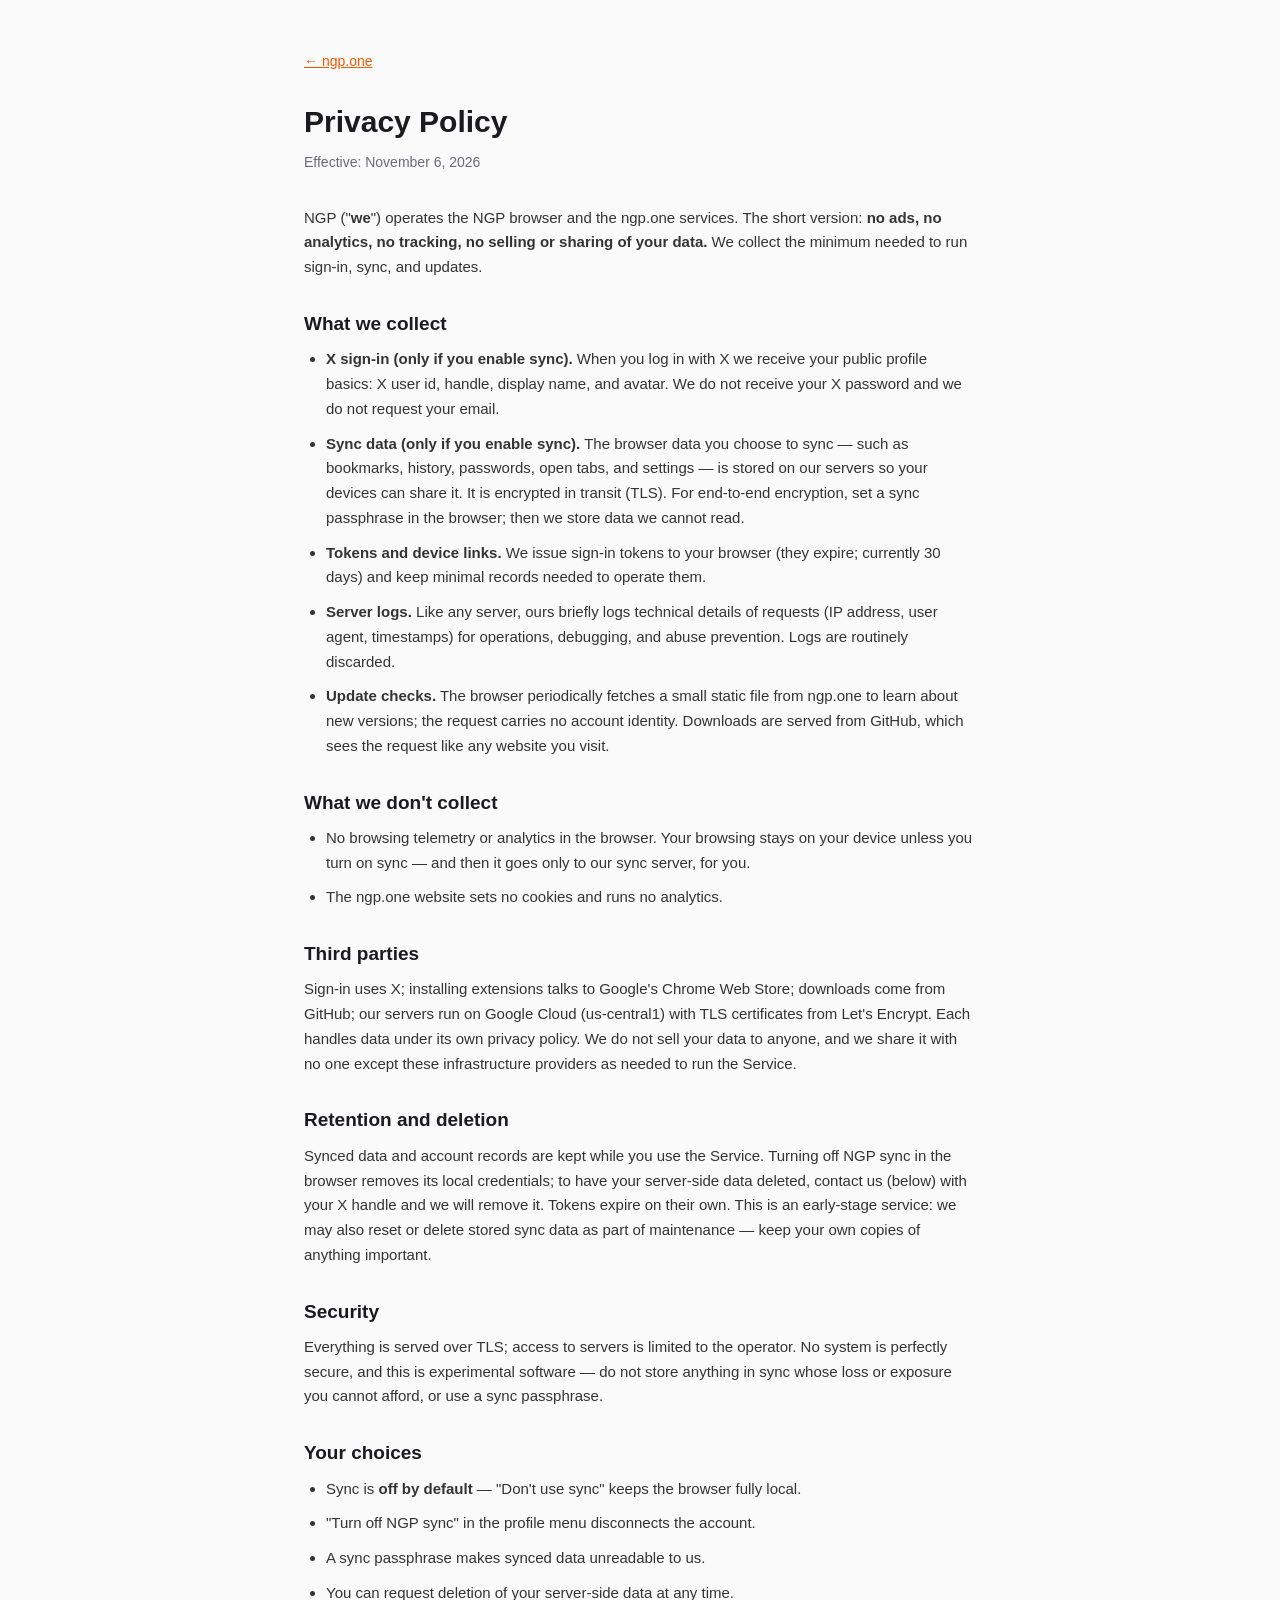
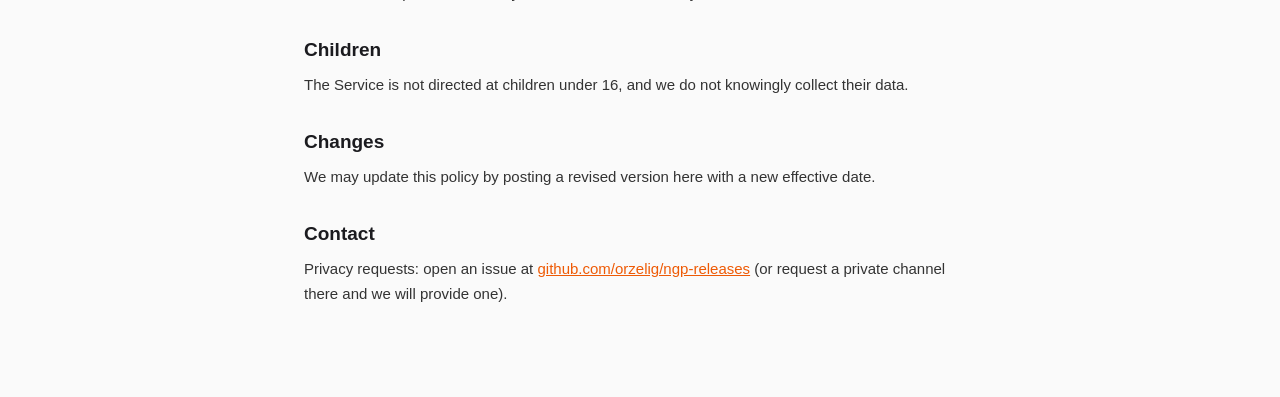
==== site/privacy.html @ 995b51eb "Terms + privacy policy pages; block crawling (robots.txt, meta, X-Robots-Tag on all three hosts). Co" ====
<!DOCTYPE html>
<html lang="en">
<head>
<meta charset="utf-8">
<meta name="viewport" content="width=device-width, initial-scale=1">
<meta name="robots" content="noindex, nofollow, noarchive">
<title>NGP — Privacy Policy</title>
<style>
  :root { --orange:#EE5A05; --ink:#1b1b1f; --mut:#6b6b74; --bg:#fafafa; }
  * { margin:0; padding:0; box-sizing:border-box; }
  body { font-family:-apple-system,BlinkMacSystemFont,"Segoe UI",Helvetica,Arial,sans-serif;
         background:var(--bg); color:var(--ink); line-height:1.65; }
  main { max-width:720px; margin:0 auto; padding:48px 24px 80px; }
  h1 { font-size:30px; margin-bottom:4px; }
  .date { color:var(--mut); font-size:14px; margin-bottom:32px; }
  h2 { font-size:19px; margin:28px 0 8px; }
  p, li { font-size:15px; color:#333; margin-bottom:10px; }
  ul { padding-left:22px; margin-bottom:10px; }
  a { color:var(--orange); }
  .top { font-size:14px; margin-bottom:24px; display:inline-block; }
  @media (prefers-color-scheme: dark) {
    :root { --ink:#ececf0; --mut:#9a9aa4; --bg:#131316; }
    p, li { color:#c9c9d1; }
  }
</style>
</head>
<body>
<main>
<a class="top" href="/">← ngp.one</a>
<h1>Privacy Policy</h1>
<p class="date">Effective: November 6, 2026</p>

<p>NGP ("<strong>we</strong>") operates the NGP browser and the ngp.one services. The short
version: <strong>no ads, no analytics, no tracking, no selling or sharing of your data.</strong>
We collect the minimum needed to run sign-in, sync, and updates.</p>

<h2>What we collect</h2>
<ul>
<li><strong>X sign-in (only if you enable sync).</strong> When you log in with X we receive your
public profile basics: X user id, handle, display name, and avatar. We do not
receive your X password and we do not request your email.</li>
<li><strong>Sync data (only if you enable sync).</strong> The browser data you choose to sync —
such as bookmarks, history, passwords, open tabs, and settings — is stored on our
servers so your devices can share it. It is encrypted in transit (TLS). For
end-to-end encryption, set a sync passphrase in the browser; then we store data we
cannot read.</li>
<li><strong>Tokens and device links.</strong> We issue sign-in tokens to your browser (they
expire; currently 30 days) and keep minimal records needed to operate them.</li>
<li><strong>Server logs.</strong> Like any server, ours briefly logs technical details of requests
(IP address, user agent, timestamps) for operations, debugging, and abuse
prevention. Logs are routinely discarded.</li>
<li><strong>Update checks.</strong> The browser periodically fetches a small static file from
ngp.one to learn about new versions; the request carries no account identity.
Downloads are served from GitHub, which sees the request like any website you
visit.</li>
</ul>

<h2>What we don't collect</h2>
<ul>
<li>No browsing telemetry or analytics in the browser. Your browsing stays on your
device unless you turn on sync — and then it goes only to our sync server, for you.</li>
<li>The ngp.one website sets no cookies and runs no analytics.</li>
</ul>

<h2>Third parties</h2>
<p>Sign-in uses X; installing extensions talks to Google's Chrome Web Store;
downloads come from GitHub; our servers run on Google Cloud (us-central1) with TLS
certificates from Let's Encrypt. Each handles data under its own privacy policy. We
do not sell your data to anyone, and we share it with no one except these
infrastructure providers as needed to run the Service.</p>

<h2>Retention and deletion</h2>
<p>Synced data and account records are kept while you use the Service. Turning off
NGP sync in the browser removes its local credentials; to have your server-side
data deleted, contact us (below) with your X handle and we will remove it. Tokens
expire on their own. This is an early-stage service: we may also reset or delete
stored sync data as part of maintenance — keep your own copies of anything
important.</p>

<h2>Security</h2>
<p>Everything is served over TLS; access to servers is limited to the operator. No
system is perfectly secure, and this is experimental software — do not store
anything in sync whose loss or exposure you cannot afford, or use a sync
passphrase.</p>

<h2>Your choices</h2>
<ul>
<li>Sync is <strong>off by default</strong> — "Don't use sync" keeps the browser fully local.</li>
<li>"Turn off NGP sync" in the profile menu disconnects the account.</li>
<li>A sync passphrase makes synced data unreadable to us.</li>
<li>You can request deletion of your server-side data at any time.</li>
</ul>

<h2>Children</h2>
<p>The Service is not directed at children under 16, and we do not knowingly collect
their data.</p>

<h2>Changes</h2>
<p>We may update this policy by posting a revised version here with a new effective
date.</p>

<h2>Contact</h2>
<p>Privacy requests: open an issue at
<a href="https://github.com/orzelig/ngp-releases/issues">github.com/orzelig/ngp-releases</a>
(or request a private channel there and we will provide one).</p>
</main>
</body>
</html>
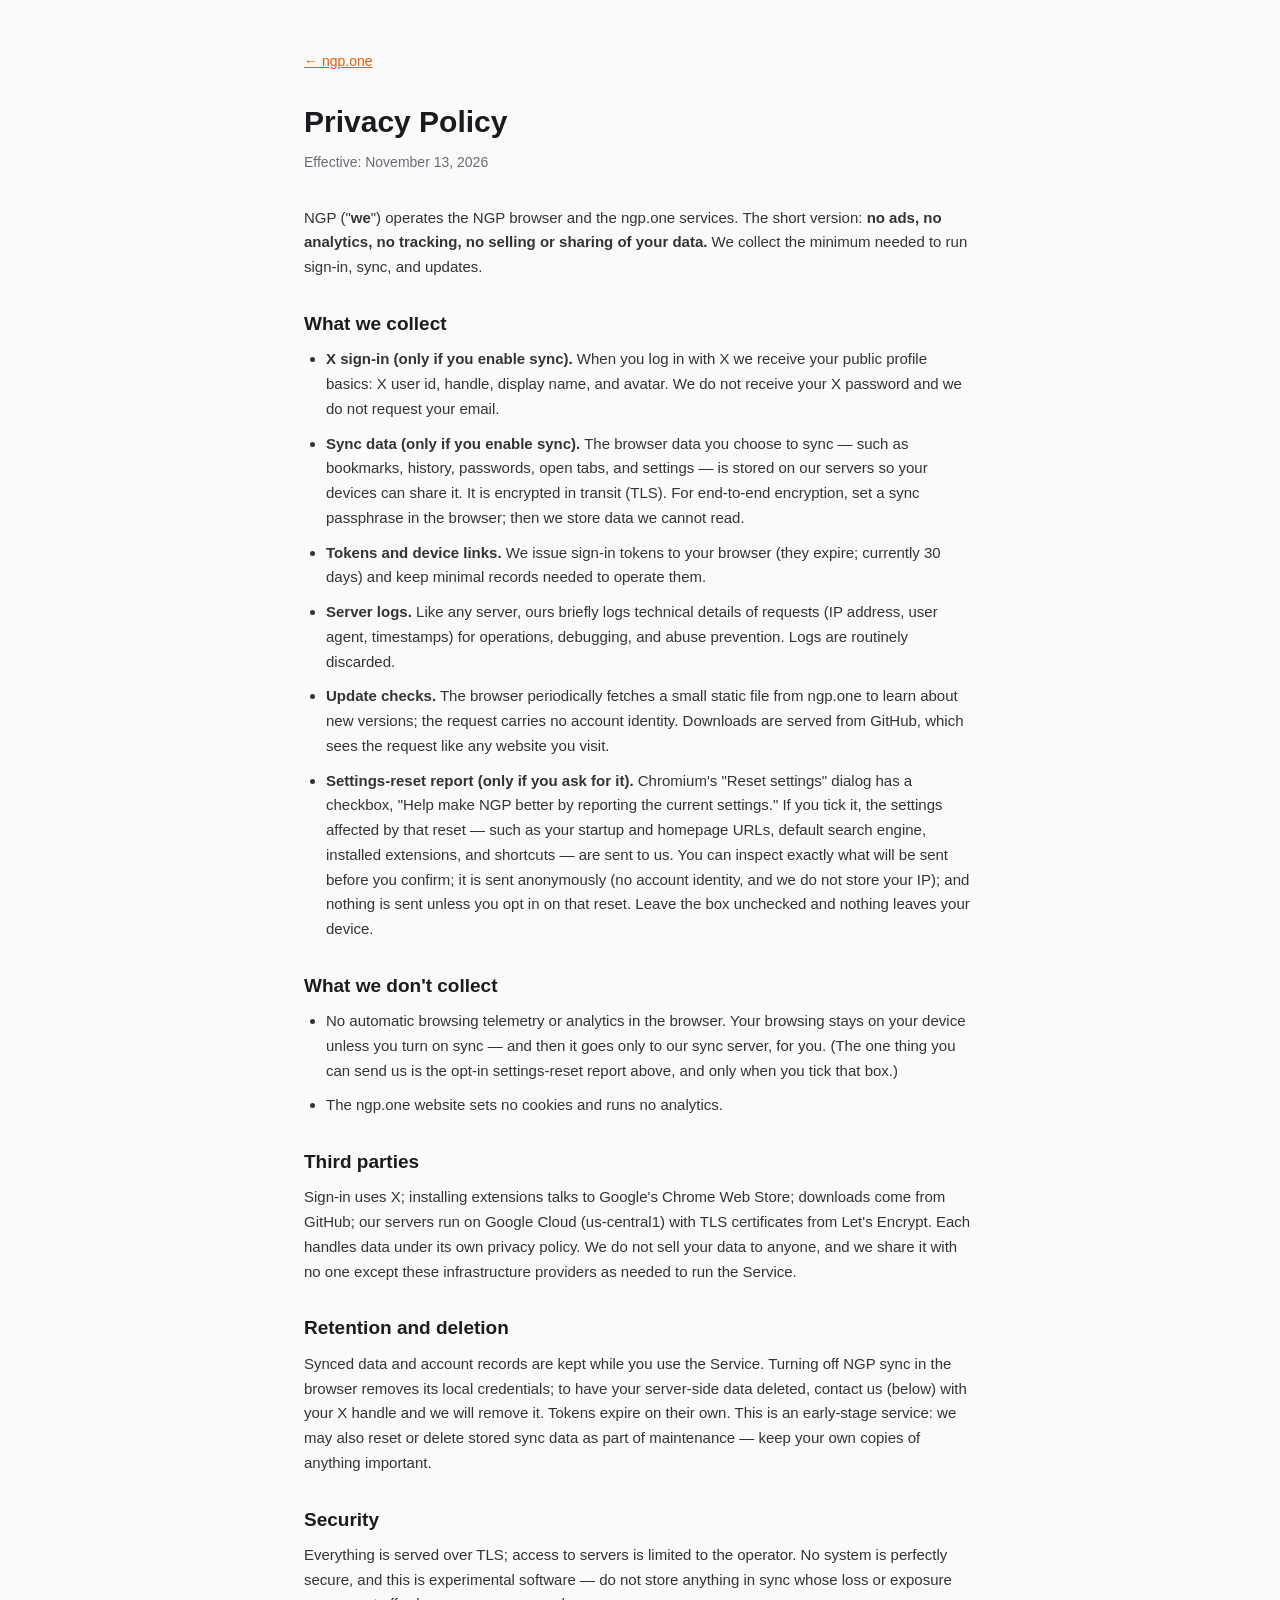
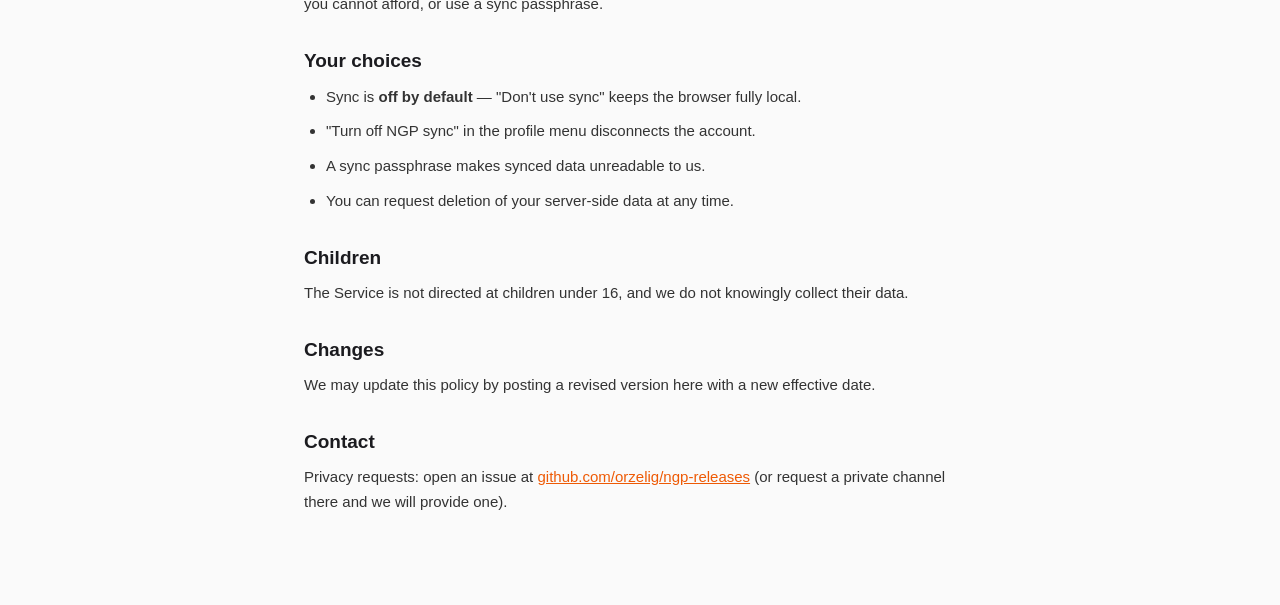
==== commit 76295f06: "identity: hardened anonymous telemetry endpoint for settings-reset reports Point the browser's reset" ====
--- a/site/privacy.html
+++ b/site/privacy.html
@@ -5,6 +5,9 @@
 <meta name="viewport" content="width=device-width, initial-scale=1">
 <meta name="robots" content="noindex, nofollow, noarchive">
 <title>NGP — Privacy Policy</title>
+<link rel="icon" type="image/svg+xml" href="/favicon.svg">
+<link rel="icon" href="/favicon.ico" sizes="any">
+<link rel="apple-touch-icon" href="/apple-touch-icon.png">
 <style>
   :root { --orange:#EE5A05; --ink:#1b1b1f; --mut:#6b6b74; --bg:#fafafa; }
   * { margin:0; padding:0; box-sizing:border-box; }
@@ -28,7 +31,7 @@
 <main>
 <a class="top" href="/">← ngp.one</a>
 <h1>Privacy Policy</h1>
-<p class="date">Effective: November 6, 2026</p>
+<p class="date">Effective: November 13, 2026</p>
 
 <p>NGP ("<strong>we</strong>") operates the NGP browser and the ngp.one services. The short
 version: <strong>no ads, no analytics, no tracking, no selling or sharing of your data.</strong>
@@ -53,12 +56,22 @@
 ngp.one to learn about new versions; the request carries no account identity.
 Downloads are served from GitHub, which sees the request like any website you
 visit.</li>
+<li><strong>Settings-reset report (only if you ask for it).</strong> Chromium's "Reset
+settings" dialog has a checkbox, "Help make NGP better by reporting the current
+settings." If you tick it, the settings affected by that reset — such as your
+startup and homepage URLs, default search engine, installed extensions, and
+shortcuts — are sent to us. You can inspect exactly what will be sent before you
+confirm; it is sent anonymously (no account identity, and we do not store your IP);
+and nothing is sent unless you opt in on that reset. Leave the box unchecked and
+nothing leaves your device.</li>
 </ul>
 
 <h2>What we don't collect</h2>
 <ul>
-<li>No browsing telemetry or analytics in the browser. Your browsing stays on your
-device unless you turn on sync — and then it goes only to our sync server, for you.</li>
+<li>No automatic browsing telemetry or analytics in the browser. Your browsing stays
+on your device unless you turn on sync — and then it goes only to our sync server,
+for you. (The one thing you can send us is the opt-in settings-reset report above,
+and only when you tick that box.)</li>
 <li>The ngp.one website sets no cookies and runs no analytics.</li>
 </ul>
 
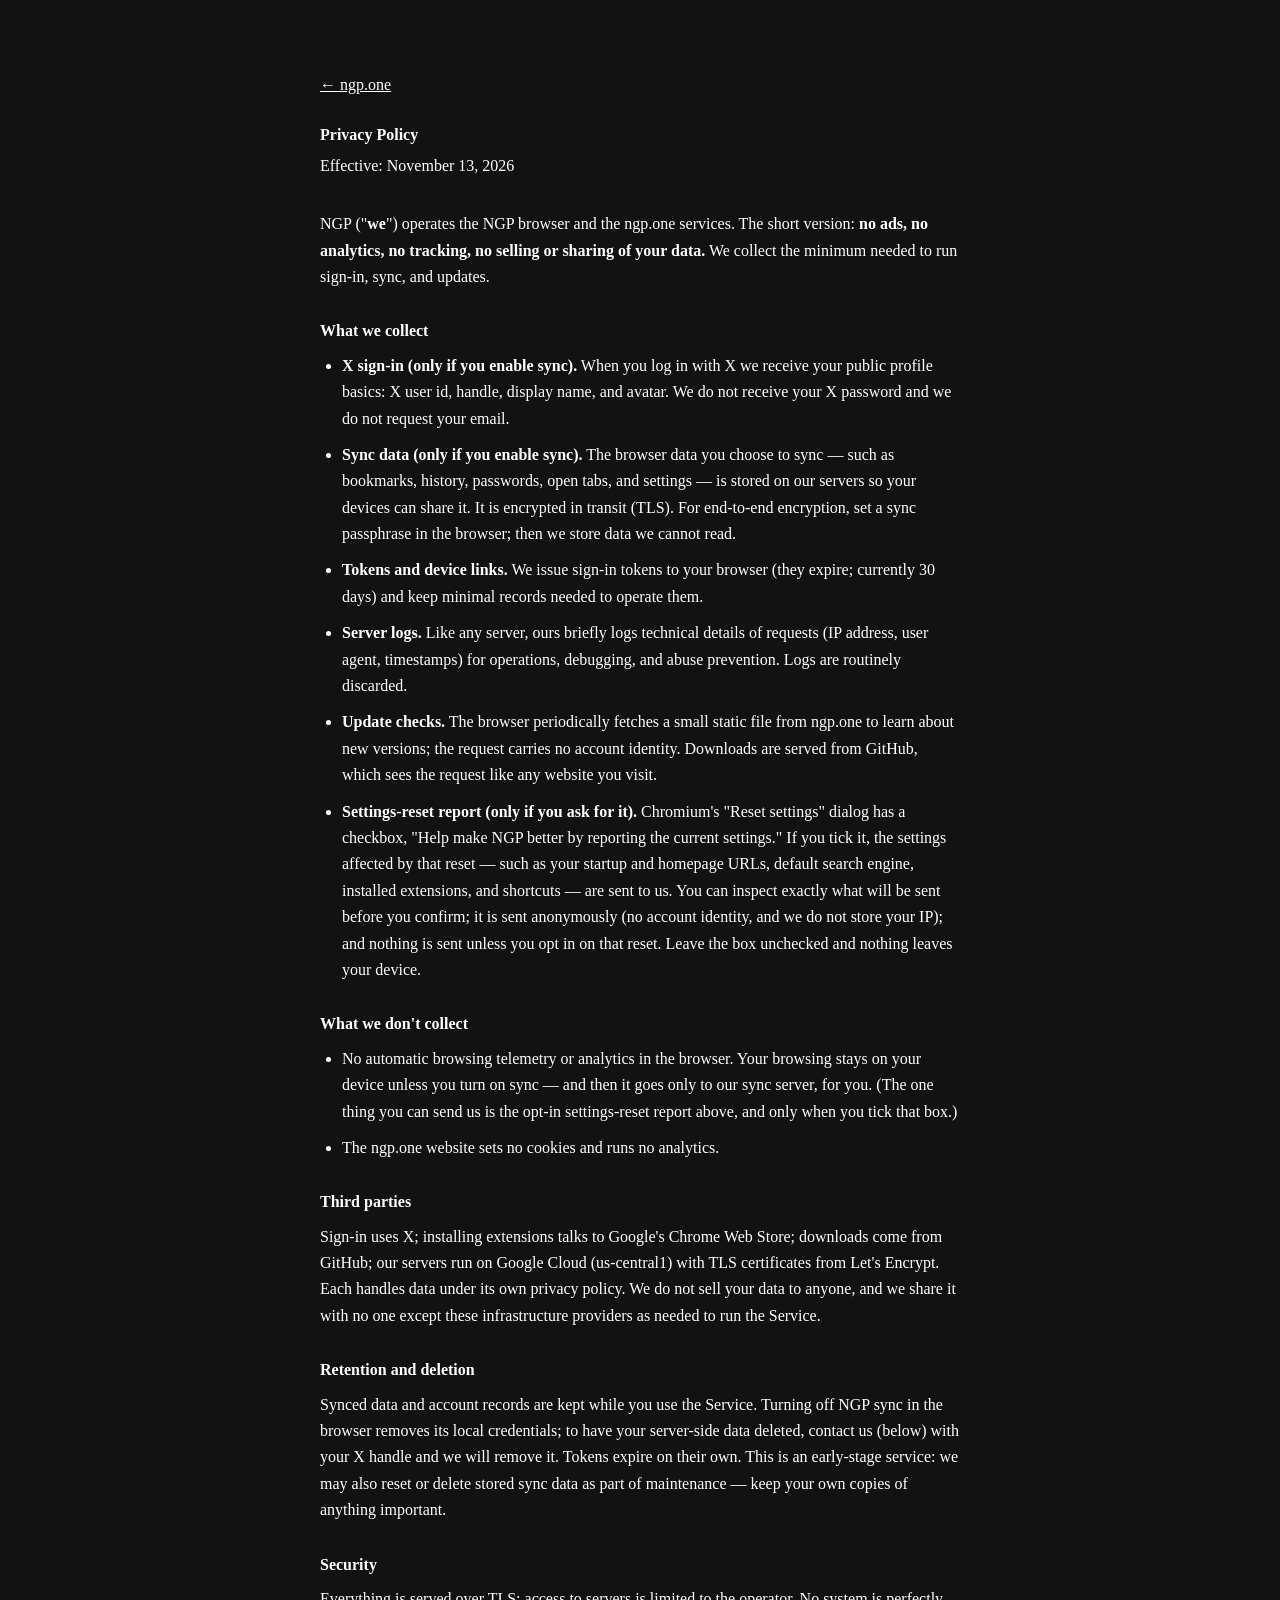
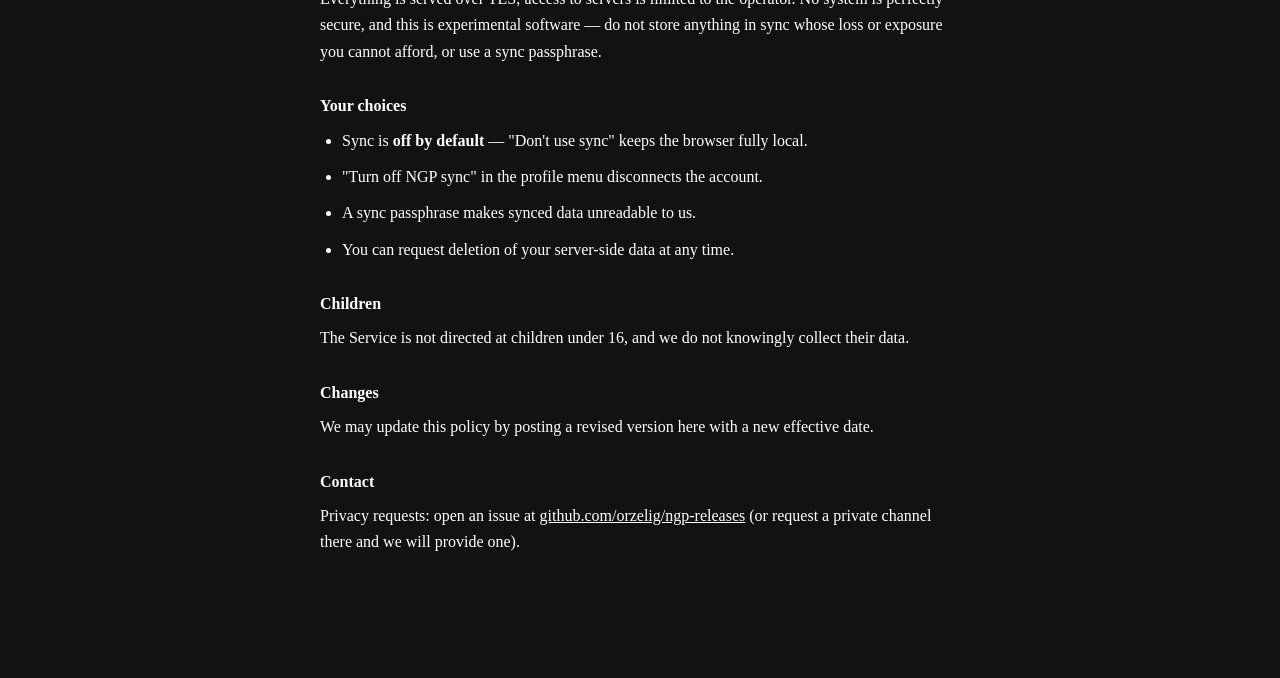
==== commit b292a0f1: "site: restyle ngp.one in NGP's dark design language from site/tokens.css (#15) site/tokens.css holds" ====
--- a/site/privacy.html
+++ b/site/privacy.html
@@ -8,22 +8,28 @@
 <link rel="icon" type="image/svg+xml" href="/favicon.svg">
 <link rel="icon" href="/favicon.ico" sizes="any">
 <link rel="apple-touch-icon" href="/apple-touch-icon.png">
+<meta name="theme-color" content="#000000">
+<link rel="stylesheet" href="/tokens.css">
 <style>
-  :root { --orange:#EE5A05; --ink:#1b1b1f; --mut:#6b6b74; --bg:#fafafa; }
+  /* Every colour, size and font comes from /tokens.css (ADR 0004). */
+  :root { color-scheme: dark; }
   * { margin:0; padding:0; box-sizing:border-box; }
-  body { font-family:-apple-system,BlinkMacSystemFont,"Segoe UI",Helvetica,Arial,sans-serif;
-         background:var(--bg); color:var(--ink); line-height:1.65; }
-  main { max-width:720px; margin:0 auto; padding:48px 24px 80px; }
-  h1 { font-size:30px; margin-bottom:4px; }
-  .date { color:var(--mut); font-size:14px; margin-bottom:32px; }
-  h2 { font-size:19px; margin:28px 0 8px; }
-  p, li { font-size:15px; color:#333; margin-bottom:10px; }
+  html { background:var(--ngp-bg); }
+  body { font-family:var(--ngp-font); background:var(--ngp-bg); color:var(--ngp-text);
+         line-height:1.65; padding:32px 16px 64px; }
+  main { max-width:720px; margin:0 auto; padding:40px 40px 48px;
+         background:var(--ngp-glass-1); border:1px solid var(--ngp-hairline); border-radius:20px; }
+  h1 { font-size:var(--ngp-size-28); color:var(--ngp-text); margin-bottom:4px; }
+  .date { color:var(--ngp-text-3); font-size:var(--ngp-size-14); margin-bottom:32px; }
+  h2 { font-size:var(--ngp-size-20); color:var(--ngp-text); margin:28px 0 8px; }
+  p, li { font-size:var(--ngp-size-15); color:var(--ngp-text-2); margin-bottom:10px; }
+  strong { color:var(--ngp-text); }
   ul { padding-left:22px; margin-bottom:10px; }
-  a { color:var(--orange); }
-  .top { font-size:14px; margin-bottom:24px; display:inline-block; }
-  @media (prefers-color-scheme: dark) {
-    :root { --ink:#ececf0; --mut:#9a9aa4; --bg:#131316; }
-    p, li { color:#c9c9d1; }
+  a { color:var(--ngp-accent); overflow-wrap:anywhere; }
+  .top { font-size:var(--ngp-size-14); margin-bottom:24px; display:inline-block; }
+  @media (max-width:600px) {
+    body { padding:12px 8px 40px; }
+    main { padding:28px 18px 32px; border-radius:16px; }
   }
 </style>
 </head>
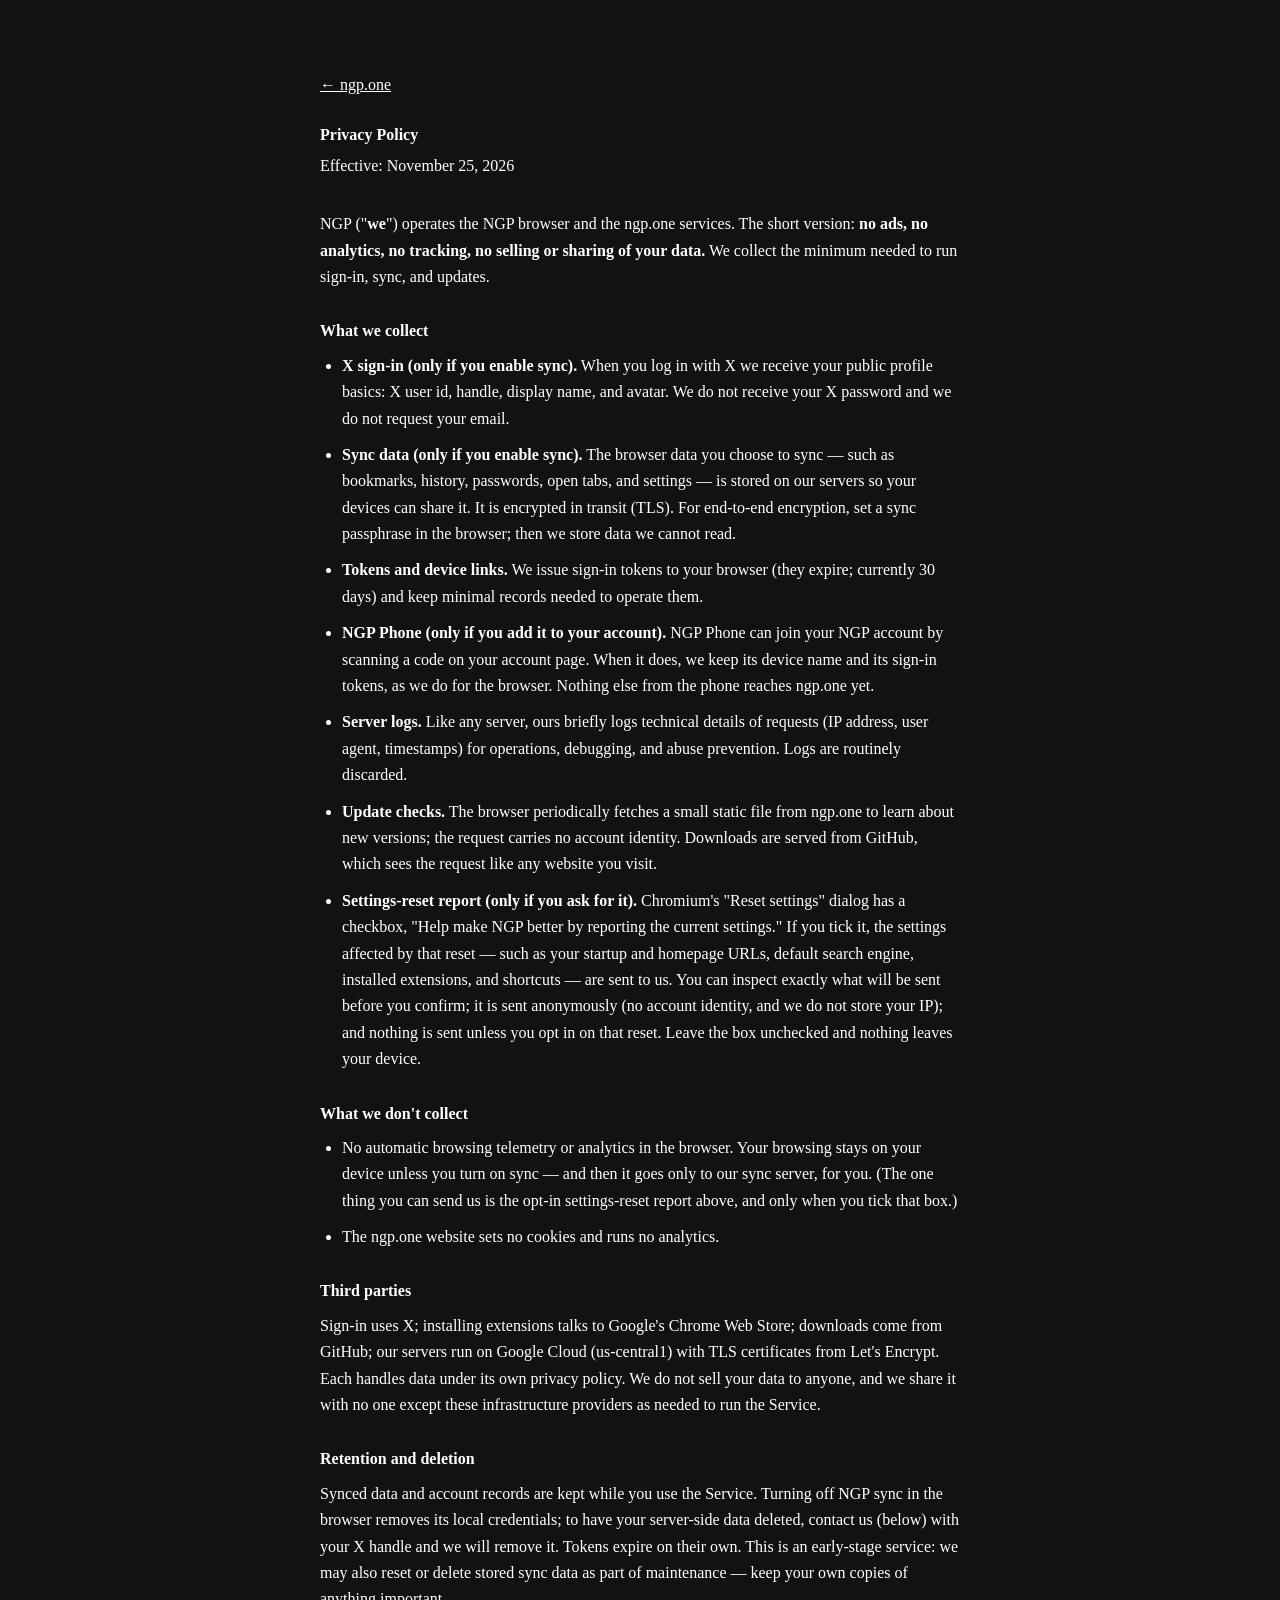
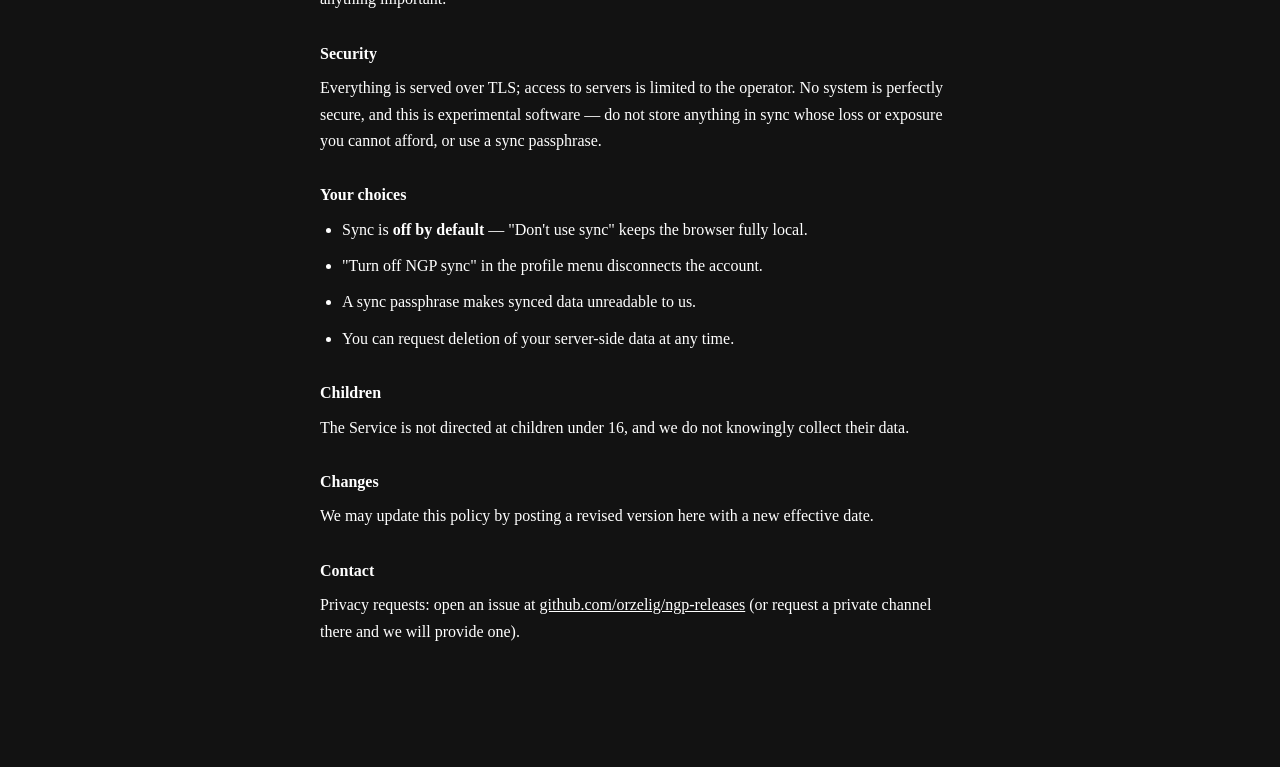
==== commit f2e6cd1f: "identity: add a phone from the account page by QR pairing (#14) POST /account/phone mints a one-time" ====
--- a/site/privacy.html
+++ b/site/privacy.html
@@ -37,7 +37,7 @@
 <main>
 <a class="top" href="/">← ngp.one</a>
 <h1>Privacy Policy</h1>
-<p class="date">Effective: November 13, 2026</p>
+<p class="date">Effective: November 25, 2026</p>
 
 <p>NGP ("<strong>we</strong>") operates the NGP browser and the ngp.one services. The short
 version: <strong>no ads, no analytics, no tracking, no selling or sharing of your data.</strong>
@@ -55,6 +55,10 @@
 cannot read.</li>
 <li><strong>Tokens and device links.</strong> We issue sign-in tokens to your browser (they
 expire; currently 30 days) and keep minimal records needed to operate them.</li>
+<li><strong>NGP Phone (only if you add it to your account).</strong> NGP Phone can join your
+NGP account by scanning a code on your account page. When it does, we keep its device
+name and its sign-in tokens, as we do for the browser. Nothing else from the phone
+reaches ngp.one yet.</li>
 <li><strong>Server logs.</strong> Like any server, ours briefly logs technical details of requests
 (IP address, user agent, timestamps) for operations, debugging, and abuse
 prevention. Logs are routinely discarded.</li>
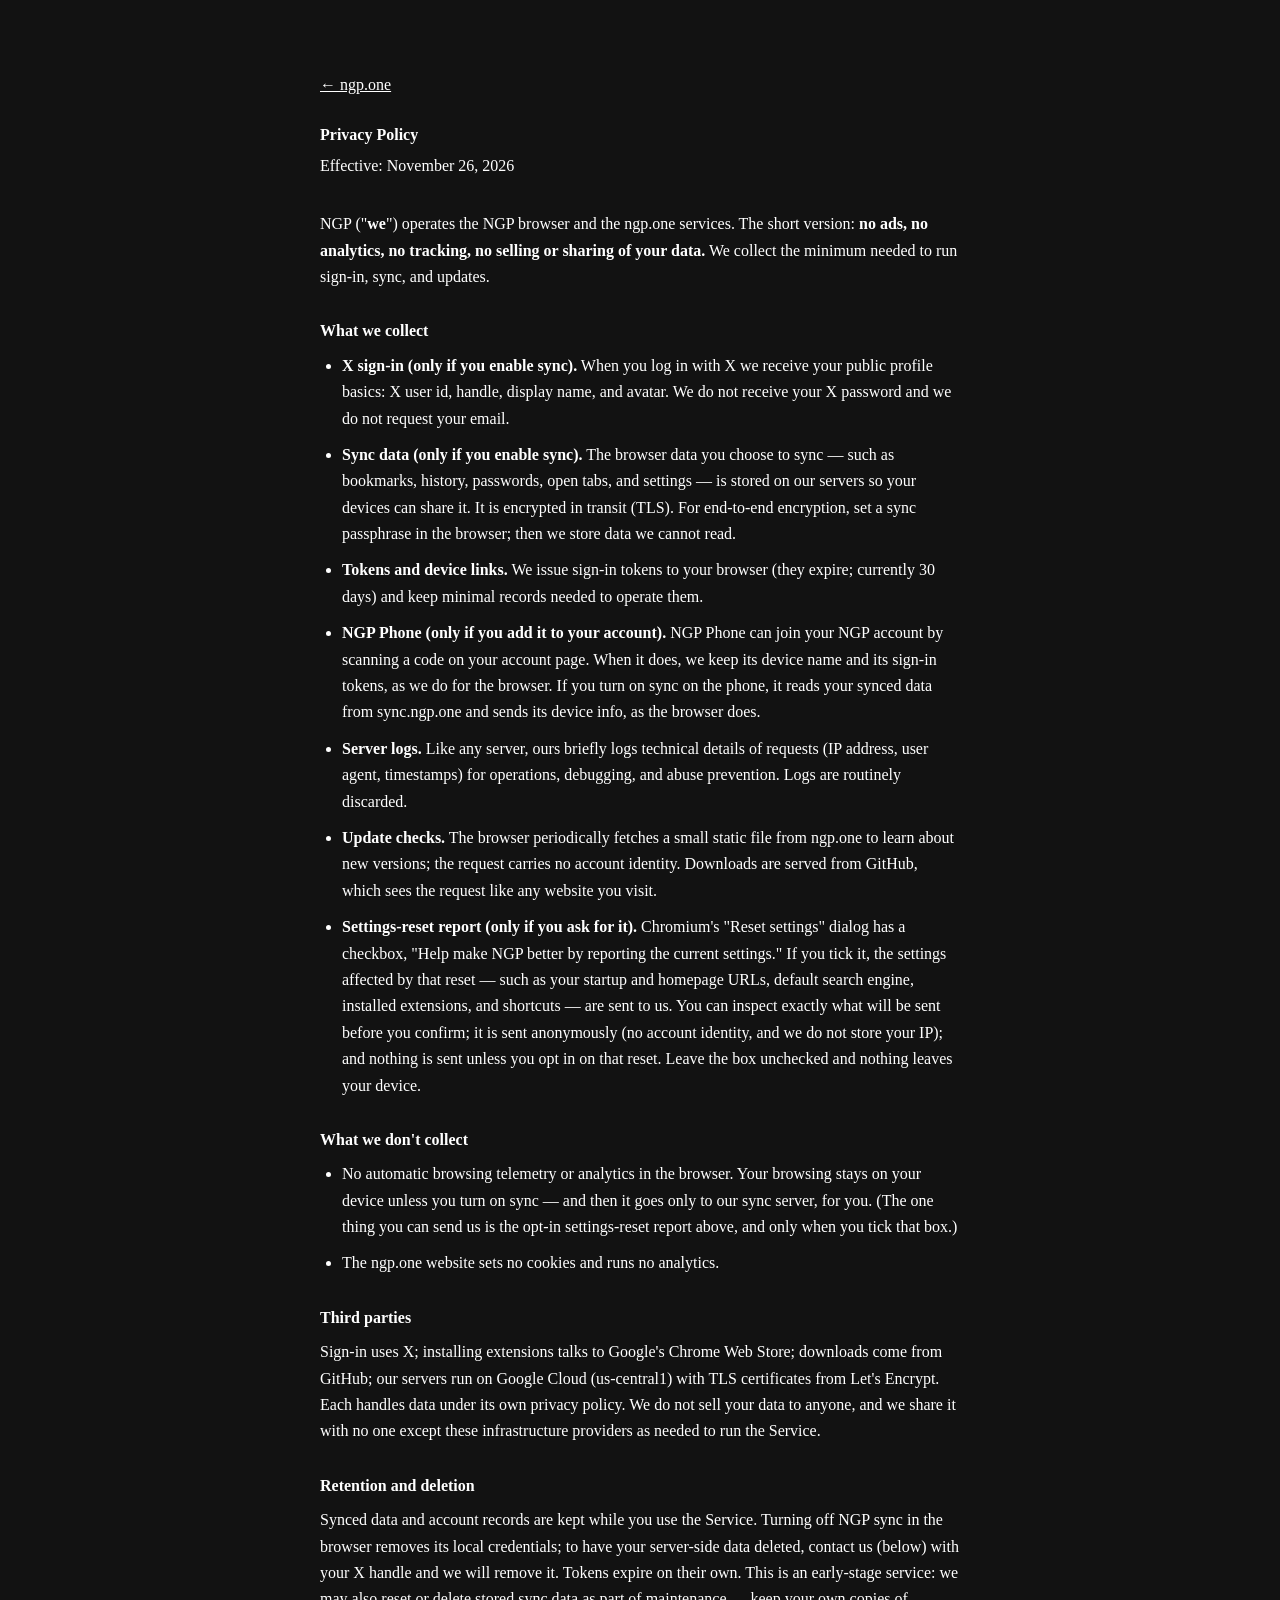
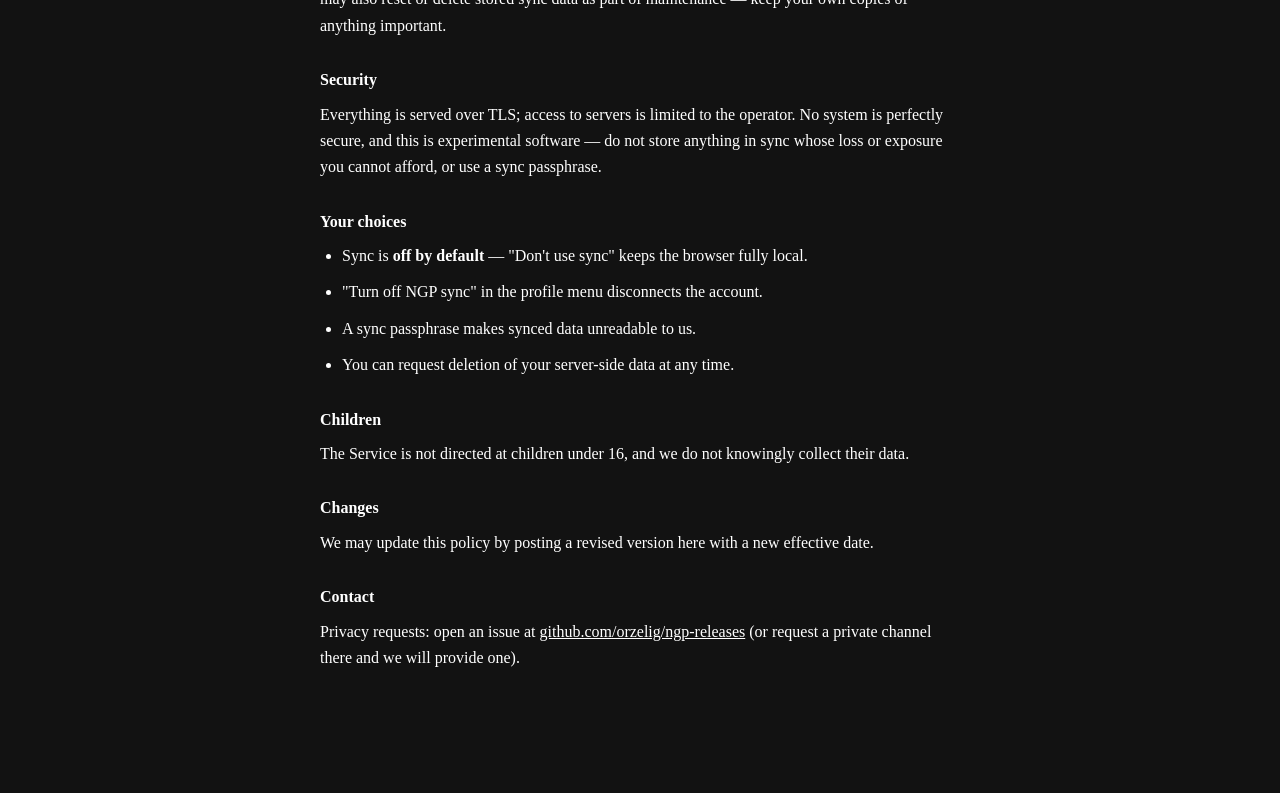
==== commit f2614633: "identity, site: round 2 on #17: phone-code safeguards and honest wording - One live phone code per a" ====
--- a/site/privacy.html
+++ b/site/privacy.html
@@ -37,7 +37,7 @@
 <main>
 <a class="top" href="/">← ngp.one</a>
 <h1>Privacy Policy</h1>
-<p class="date">Effective: November 25, 2026</p>
+<p class="date">Effective: November 26, 2026</p>
 
 <p>NGP ("<strong>we</strong>") operates the NGP browser and the ngp.one services. The short
 version: <strong>no ads, no analytics, no tracking, no selling or sharing of your data.</strong>
@@ -57,8 +57,9 @@
 expire; currently 30 days) and keep minimal records needed to operate them.</li>
 <li><strong>NGP Phone (only if you add it to your account).</strong> NGP Phone can join your
 NGP account by scanning a code on your account page. When it does, we keep its device
-name and its sign-in tokens, as we do for the browser. Nothing else from the phone
-reaches ngp.one yet.</li>
+name and its sign-in tokens, as we do for the browser. If you turn on sync on the
+phone, it reads your synced data from sync.ngp.one and sends its device info, as the
+browser does.</li>
 <li><strong>Server logs.</strong> Like any server, ours briefly logs technical details of requests
 (IP address, user agent, timestamps) for operations, debugging, and abuse
 prevention. Logs are routinely discarded.</li>
